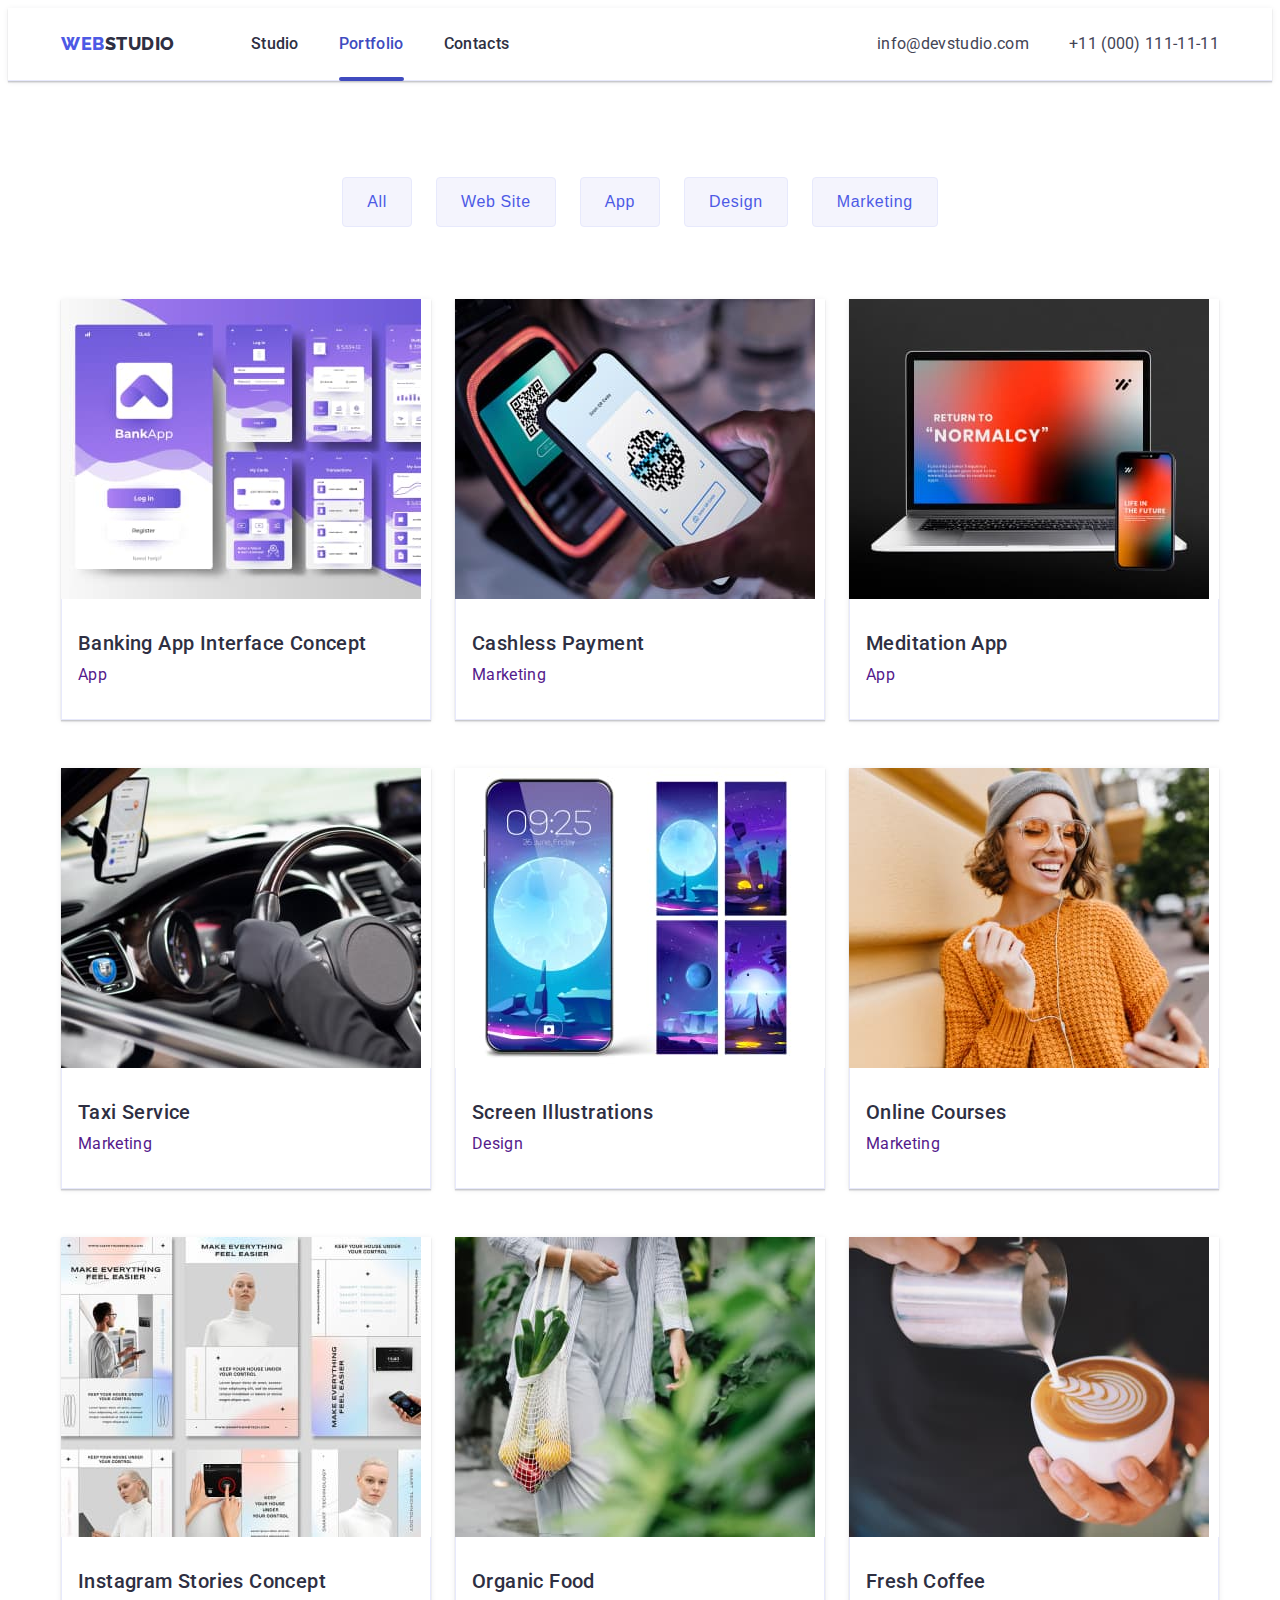
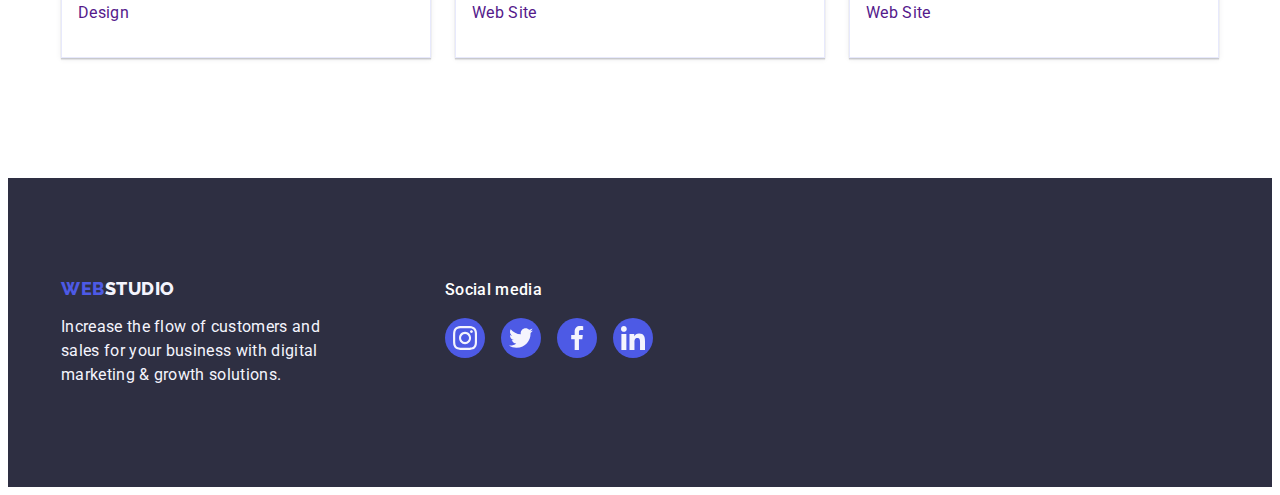
==== portfolio.html @ 5ca71918 "Initial commit" ====
<!DOCTYPE html>
<html lang="en">
  <head>
    <meta charset="UTF-8" />
    <meta name="viewport" content="width=device-width, initial-scale=1.0" />
    <link rel="preconnect" href="https://fonts.googleapis.com" />
    <link rel="preconnect" href="https://fonts.gstatic.com" crossorigin />
    <link
      href="https://fonts.googleapis.com/css2?family=Raleway:wght@800&family=Roboto:wght@400;500;700;900&display=swap"
      rel="stylesheet"
    />
    <link
      rel="stylesheet"
      href="https://cdnjs.cloudflare.com/ajax/libs/modern-normalize/2.0.0/modern-normalize.min.css"
      integrity="sha512-4xo8blKMVCiXpTaLzQSLSw3KFOVPWhm/TRtuPVc4WG6kUgjH6J03IBuG7JZPkcWMxJ5huwaBpOpnwYElP/m6wg=="
      crossorigin="anonymous"
      referrerpolicy="no-referrer"
    />
    <link rel="stylesheet" href="./css/style.css" />
    <title>Портфоліо</title>
  </head>

  <body>
    <!-- Header -->
    <header class="page-header">
      <div class="container">
        <!--Navigation-menu-->
        <nav class="page-nav">
          <a href="./index.html" class="link-logo link"
            >Web<span class="logo-header">Studio</span></a
          >
          <ul class="list-header list">
            <li><a href="./index.html" class="page-link link">Studio</a></li>
            <li>
              <a href="./portfolio.html" class="page-link-portfolio link"
                >Portfolio</a
              >
            </li>
            <li><a href="" class="page-link link">Contacts</a></li>
          </ul>
        </nav>

        <!--Contacts-->
        <address class="header-contacts">
          <ul class="list-header list">
            <li>
              <a href="mailto:info@devstudio.com" class="contacts link"
                >info@devstudio.com</a
              >
            </li>
            <li>
              <a href="tel:+110001111111" class="contacts link"
                >+11 (000) 111-11-11</a
              >
            </li>
          </ul>
        </address>
      </div>
    </header>
    <!--Main-content-->
    <main>
      <section class="section-portfolio">
        <div class="container">
          <h1 class="visually-hidden">Portfolio WebStudio.</h1>
          <!--Buttons-->
          <ul class="button-list list">
            <li>
              <button type="button" class="button-portfolio button">All</button>
            </li>
            <li>
              <button type="button" class="button-portfolio button">
                Web Site
              </button>
            </li>
            <li>
              <button type="button" class="button-portfolio button">App</button>
            </li>
            <li>
              <button type="button" class="button-portfolio button">
                Design
              </button>
            </li>
            <li>
              <button type="button" class="button-portfolio button">
                Marketing
              </button>
            </li>
          </ul>
          <!--Portfolio-list-->
          <ul class="list-portfolio list">
            <li class="item-portfolio">
              <a href="" class="link-portfolio link">
                <div class="container-img-portfolio">
                  <img
                    src="./images/img-8.jpg"
                    alt="Banking app"
                    width="360"
                    height="300"
                  />
                  <p class="overlay">
                    14 Stylish and User-Friendly App Design Concepts · Task
                    Manager App · Calorie Tracker App · Exotic Fruit Ecommerce
                    App · Cloud Storage App
                  </p>
                </div>
                <div class="app-portfolio">
                  <h2 class="title">Banking App Interface Concept</h2>
                  <p class="text-porfolio">App</p>
                </div>
              </a>
            </li>
            <li class="item-portfolio">
              <a href="" class="link-portfolio link">
                <div class="container-img-portfolio">
                  <img
                    src="./images/img-9.jpg"
                    alt="Cashless Payment app"
                    width="360"
                    height="300"
                  />
                  <p class="overlay">
                    14 Stylish and User-Friendly App Design Concepts · Task
                    Manager App · Calorie Tracker App · Exotic Fruit Ecommerce
                    App · Cloud Storage App
                  </p>
                </div>
                <div class="app-portfolio">
                  <h2 class="title">Cashless Payment</h2>
                  <p class="text-porfolio">Marketing</p>
                </div>
              </a>
            </li>
            <li class="item-portfolio">
              <a href="" class="link-portfolio link">
                <div class="container-img-portfolio">
                  <img
                    src="./images/img-10.jpg"
                    alt="Cashless Payment app"
                    width="360"
                    height="300"
                  />
                  <p class="overlay">
                    14 Stylish and User-Friendly App Design Concepts · Task
                    Manager App · Calorie Tracker App · Exotic Fruit Ecommerce
                    App · Cloud Storage App
                  </p>
                </div>
                <div class="app-portfolio">
                  <h2 class="title">Meditation App</h2>
                  <p class="text-porfolio">App</p>
                </div>
              </a>
            </li>
            <li class="item-portfolio">
              <a href="" class="link-portfolio link">
                <div class="container-img-portfolio">
                  <img
                    src="./images/img-11.jpg"
                    alt="Cashless Payment app"
                    width="360"
                    height="300"
                  />
                  <p class="overlay">
                    14 Stylish and User-Friendly App Design Concepts · Task
                    Manager App · Calorie Tracker App · Exotic Fruit Ecommerce
                    App · Cloud Storage App
                  </p>
                </div>
                <div class="app-portfolio">
                  <h2 class="title">Taxi Service</h2>
                  <p class="text-porfolio">Marketing</p>
                </div>
              </a>
            </li>
            <li class="item-portfolio">
              <a href="" class="link-portfolio link">
                <div class="container-img-portfolio">
                  <img
                    src="./images/img-12.jpg"
                    alt="Cashless Payment app"
                    width="360"
                    height="300"
                  />
                  <p class="overlay">
                    14 Stylish and User-Friendly App Design Concepts · Task
                    Manager App · Calorie Tracker App · Exotic Fruit Ecommerce
                    App · Cloud Storage App
                  </p>
                </div>
                <div class="app-portfolio">
                  <h2 class="title">Screen Illustrations</h2>
                  <p class="text-porfolio">Design</p>
                </div>
              </a>
            </li>
            <li class="item-portfolio">
              <a href="" class="link-portfolio link">
                <div class="container-img-portfolio">
                  <img
                    src="./images/img-13.jpg"
                    alt="Cashless Payment app"
                    width="360"
                    height="300"
                  />
                  <p class="overlay">
                    14 Stylish and User-Friendly App Design Concepts · Task
                    Manager App · Calorie Tracker App · Exotic Fruit Ecommerce
                    App · Cloud Storage App
                  </p>
                </div>
                <div class="app-portfolio">
                  <h2 class="title">Online Courses</h2>
                  <p class="text-porfolio">Marketing</p>
                </div>
              </a>
            </li>
            <li class="item-portfolio">
              <a href="" class="link-portfolio link">
                <div class="container-img-portfolio">
                  <img
                    src="./images/img-14.jpg"
                    alt="Cashless Payment app"
                    width="360"
                    height="300"
                  />
                  <p class="overlay">
                    14 Stylish and User-Friendly App Design Concepts · Task
                    Manager App · Calorie Tracker App · Exotic Fruit Ecommerce
                    App · Cloud Storage App
                  </p>
                </div>
                <div class="app-portfolio">
                  <h2 class="title">Instagram Stories Concept</h2>
                  <p class="text-porfolio">Design</p>
                </div>
              </a>
            </li>
            <li class="item-portfolio">
              <a href="" class="link-portfolio link">
                <div class="container-img-portfolio">
                  <img
                    src="./images/img-15.jpg"
                    alt="Cashless Payment app"
                    width="360"
                    height="300"
                  />
                  <p class="overlay">
                    14 Stylish and User-Friendly App Design Concepts · Task
                    Manager App · Calorie Tracker App · Exotic Fruit Ecommerce
                    App · Cloud Storage App
                  </p>
                </div>
                <div class="app-portfolio">
                  <h2 class="title">Organic Food</h2>
                  <p class="text-porfolio">Web Site</p>
                </div>
              </a>
            </li>
            <li class="item-portfolio">
              <a href="" class="link-portfolio link">
                <div class="container-img-portfolio">
                  <img
                    src="./images/img-16.jpg"
                    alt="Cashless Payment app"
                    width="360"
                    height="300"
                  />
                  <p class="overlay">
                    14 Stylish and User-Friendly App Design Concepts · Task
                    Manager App · Calorie Tracker App · Exotic Fruit Ecommerce
                    App · Cloud Storage App
                  </p>
                </div>
                <div class="app-portfolio">
                  <h2 class="title">Fresh Coffee</h2>
                  <p class="text-porfolio">Web Site</p>
                </div>
              </a>
            </li>
          </ul>
        </div>
      </section>
    </main>
    <!--Footer-->
    <footer class="footer">
      <div class="container-footer container">
        <div class="logo-and-text-footer">
          <a href="./index.html" class="link-logo-footer link"
            >Web<span class="logo-footer">Studio</span></a
          >
          <p class="text">
            Increase the flow of customers and sales for your business with
            digital marketing & growth solutions.
          </p>
        </div>
        <div class="social-media-footer">
          <p class="social-media-text-footer">Social media</p>
          <ul class="social-media-list-footer list">
            <li class="social-media-item-footer">
              <a class="social-media-link-footer" href="">
                <svg class="social-media-icon-footer" width="24" height="24">
                  <use href="./images/icons.svg#icon-instagram"></use>
                </svg>
              </a>
            </li>
            <li class="social-media-item-footer">
              <a class="social-media-link-footer" href="">
                <svg class="social-media-icon-footer" width="24" height="24">
                  <use href="./images/icons.svg#icon-twitter"></use>
                </svg>
              </a>
            </li>
            <li class="social-media-item-footer">
              <a class="social-media-link-footer" href="">
                <svg class="social-media-icon-footer" width="24" height="24">
                  <use href="./images/icons.svg#icon-facebook"></use>
                </svg>
              </a>
            </li>
            <li class="social-media-item-footer">
              <a class="social-media-link-footer" href="">
                <svg class="social-media-icon-footer" width="24" height="24">
                  <use href="./images/icons.svg#icon-linkedin"></use>
                </svg>
              </a>
            </li>
          </ul>
        </div>
      </div>
    </footer>
  </body>
</html>
---- css/style.css ----
/*--------------------All--------------------*/

:root {
    --primary-font: 'Roboto', sans-serif;
    --logo-font: 'Raleway', sans-serif;
    --primary-brand-color: #4D5AE5;
    --pressed-state-color: #404BBF;
    --dark-color: #2E2F42;
    --success-color: #31D0AA;
    --text-color: #434455;
    --subtle-text-color: #8E8F99;
    --accent-color: #E7E9FC;
    --light-color: #F4F4FD;
    --white-background-color: #FFFFFF;
    --modal-background-color: #FCFCFC;
}

body {
    font-family: var(--primary-font);
    font-size: 16px;
    line-height: 1.5;
    letter-spacing: 0.02em;
    color: var(--text-color);
    background-color: var(--white-background-color);
}

h1, h2, h3, ul, p  {
    margin-top: 0;
    margin-bottom: 0;
}


.list {
    list-style-type: none;
    margin-top: 0;
    margin-bottom: 0;
    padding-left: 0;
}

.link {
    text-decoration: none;
}

.page-title {
    font-size: 56px;
    line-height: 1.07;
    letter-spacing: 1.12px;
    text-align: center;
    max-width: 496px;
}

.section-title {
    color: var(--dark-color);
    font-size: 36px;
    font-weight: 700;
    line-height: 1.11;
    letter-spacing: 0.02em;
    text-transform: capitalize;
    text-align: center;
    margin-bottom: 72px;
}

.title {
    color: var(--dark-color);
    font-size: 20px;
    font-weight: 500;
    line-height: 1.4;
    letter-spacing: 0.4px;
    margin-bottom: 8px;
}

.button {
    font-size: 16px;
    font-weight: 500;
    line-height: 1.5;
    letter-spacing: 0.04em;
    cursor: pointer;
    border: none;

}

img {
    display: block;
    max-width: 100%;
    object-fit: cover;
}

.container {
    max-width: 1440px;
    width: 1158px;
    margin: 0 auto;
    padding: 0 15px;
}

.visually-hidden {
    position: absolute;
    width: 1px;
    height: 1px;
    margin: -1px;
    border: 0;
    padding: 0;
    white-space: nowrap;
    clip-path: inset(100%);
    clip: rect(0 0 0 0);
    overflow: hidden;
}
/*--------------------Main-page--------------------*/
/*--------------------Header-joint--------------------*/

.page-header .container {
    display: flex;
    justify-content: space-between;
    align-items: center;
    gap: 332;
}

.page-header {
    border-bottom: 1px solid var(--accent-color);
    box-shadow: 0px 1px 6px 0px rgba(46, 47, 66, 0.08), 0px 1px 1px 0px rgba(46, 47, 66, 0.16), 0px 2px 1px 0px rgba(46, 47, 66, 0.08);
}

.link-logo {
    margin-right: 76px;
    
}

.list-header {
    display: flex;
    gap: 40px;
    justify-content: space-between;
    align-items: center;
    transition: color 250ms cubic-bezier(0.4, 0, 0.2, 1);
}

.page-nav {
    display: flex;
    align-items: center;
    
}

.header-contacts {
    display: flex;
    gap: 40px;
}

.link-logo, .link-logo-footer {
    font-family: var(--logo-font);
    font-size: 18px;
    font-weight: 800;
    line-height: 1.17;
    letter-spacing: 0.54px;
    color: var(--primary-brand-color);
    text-transform: uppercase;
}

.logo-header {
    color: var(--dark-color);
}

.page-link {
    font-weight: 500;
    color: var(--dark-color);
    display: block;
    padding: 24px 0;
    position: relative;
    transition: color 250ms cubic-bezier(0.4, 0, 0.2, 1);
}
.page-link-studio {
    font-weight: 500;
    color: var(--pressed-state-color);
    display: block;
    padding: 24px 0;
    position: relative;
    transition: color 250ms cubic-bezier(0.4, 0, 0.2, 1);
}
.page-link-studio::after {
    position: absolute;
    left: 0;
    bottom: -1px;
    width: 100%;
    content: "";
    height: 4px;
    border-radius: 2px;
    background-color: var(--pressed-state-color);
}

.page-link:hover,
.page-link:focus {
    color: var(--pressed-state-color);
    transition: color 250ms cubic-bezier(0.4, 0, 0.2, 1);
}

.header-contacts {
    font-style: normal;
}
.contacts {
    transition: color 250ms cubic-bezier(0.4, 0, 0.2, 1);
}

.header-contacts .link {
    color: var(--text-color);
}

.header-contacts .link:hover,
.header-contacts .link:focus {
    color: var(--pressed-state-color);
}

/*--------------------Section-one--------------------*/

.section-one {
    background-color: var(--dark-color);
    color: var(--white-background-color);
    padding-top: 188px;
    padding-bottom: 188px;
    max-width: 1440px;
    background-image: linear-gradient(rgba(46, 47, 66, 0.7),
    rgba(46, 47, 66, 0.7)), url(../images/img-17.jpg);
    background-repeat: no-repeat;
    background-position: center;
    background-size: cover;
}

.container .page-title {
    width: 496px;
    padding-left: auto;
    padding-right: auto;
    margin-right: auto;
    margin-left: auto;
}

.section-one .button {
    color: var(--white-background-color);
    display: block;
    background-color: var(--primary-brand-color);
    border-radius: 4px;
    padding: 16px 32px;
    margin: 48px auto 0;
    min-width: 169px;
    transition: background-color 250ms cubic-bezier(0.4, 0, 0.2, 1);
}

.section-one .button:hover,
.section-one .button:focus {
    background-color: var(--pressed-state-color);
}

/*--------------------Section-two--------------------*/

.section-two {
    padding-top: 120px;
    padding-bottom: 120px;
}

.list-section-two {
    display: flex;
    flex-wrap: wrap;
    gap: 24px;
}

.item-section-two {
    width: calc((100% - 3*24px) / 4);
    width: 264px;
}
.container-section-two {
    display: flex;
    align-items: center;
    justify-content: center;
    height: 112px;
    background-color: var(--light-color);
    border-radius: 4px;
    margin-bottom: 8px;
}

.section-two .title {
    line-height: 1.2;
}

/*--------------------Section-three--------------------*/

.section-three {
    padding-bottom: 120px;
}

.list-section-three {
    display: flex;
    flex-wrap: wrap;
    gap: 24px;
    margin: 72px auto 0;
    padding: 0;
}
.item-section-three {
    width: calc((100% - 48px) / 3);
}

/*--------------------Section-four--------------------*/

.section-four {
    background-color: var(--light-color);
    padding-top: 120px;
    padding-bottom: 120px;
}

.list-section-four {
    display: flex;
    flex-wrap: wrap;
    gap: 24px;
    margin: 72px auto 0;
}

.item-section-four {
    background-color: var(--white-background-color);
    display: flex;
    width: 264px;
    flex-direction: column;
    align-items: flex-start;
    justify-content: center;
    align-items: center;
    border-radius: 0px 0px 4px 4px;
    box-shadow: 0px 1px 6px rgba(46, 47, 66, 0.08),
        0px 1px 1px rgba(46, 47, 66, 0.16),
        0px 2px 1px rgba(46, 47, 66, 0.08);
}
.worker {
    padding: 32px 0;
}

.social-media-list {
    display: flex;
    justify-content: center;
    gap: 24px;
}
.social-media-item {
    width: 40px;
    height: 40px;
}
.social-media-icon {
    fill: var(--light-color);
}
.link-section-four {
    display: flex;
    align-items: center;
    justify-content: center;
    width: 100%;
    height: 100%;
    background-color: var(--primary-brand-color);
    border-radius: 50%;
    transition: background-color 250ms cubic-bezier(0.4, 0, 0.2, 1);
}
.link-section-four:hover,
.link-section-four:focus {
    background-color: var(--pressed-state-color);
}

.section-four .title {
    line-height: 1.2;
}

.section-four .title,
.section-four .section-text {
    text-align: center;
}
/*--------------------Section-five--------------------*/
.section-five {
    padding-top: 120px;
    padding-bottom: 120px;
}
.list-section-five {
    display: flex;
    flex-wrap: wrap;
    gap: 24px;
    margin: 72px auto 0;
}
.item-section-five {
    width: calc((100% - 120px) / 6);
    height: 88px;
}
.link-section-five {
    display: flex;
    align-items: center;
    justify-content: center;
    color: var(--subtle-text-color);
    border-color: var(--pressed-state-color);
    width: 100%;
    height: 100%;
    border: 1px solid var(--subtle-text-color);
    border-radius: 4px;
    transition: border-color 250ms cubic-bezier(0.4, 0, 0.2, 1),
        color 250ms cubic-bezier(0.4, 0, 0.2, 1);
}
.link-section-five:hover,
.link-section-five:focus {
    color: var(--pressed-state-color);
    border-color: var(--pressed-state-color);
}
.logo-section-five {
    fill: currentColor;
}


/*--------------------Portfolio--------------------*/

.section-portfolio {
    padding: 96px 0 120px 0;
}
.page-link-portfolio {
    font-weight: 500;
    color: var(--pressed-state-color);
    display: block;
    padding: 24px 0;
    position: relative;
    transition: color 250ms cubic-bezier(0.4, 0, 0.2, 1);
}
.page-link-portfolio::after {
    position: absolute;
    left: 0;
    bottom: -1px;
    width: 100%;
    content: "";
    height: 4px;
    border-radius: 2px;
    background-color: var(--pressed-state-color);
}
.page-link-portfolio::after {
    position: absolute;
    left: 0;
    bottom: -1px;
    content: "";
    height: 4px;
    border-radius: 2px;
    background-color: var(--pressed-state-color);
}

.button-list {
    display: flex;
    gap: 24px;
    justify-content: center;
    margin-bottom: 72px;
}

.button-portfolio {
    color: var(--primary-brand-color);
    background-color: var(--light-color);
    padding: 12px 24px;
    border: 1px solid var(--accent-color);
    border-radius: 4px;
    transition: color 250ms cubic-bezier(0.4, 0, 0.2, 1),
        background-color 250ms cubic-bezier(0.4, 0, 0.2, 1),
        border-color 250ms cubic-bezier(0.4, 0, 0.2, 1),
        box-shadow 250ms cubic-bezier(0.4, 0, 0.2, 1);
}

.button-portfolio:hover,
.button-portfolio:active,
.button-portfolio:focus {
    color: var(--white-background-color);
    background-color: var(--pressed-state-color);
    border: 1px solid transparent;
    box-shadow: 0px 3px 1px rgba(0, 0, 0, 0.1),
        0px 2px 1px rgba(0, 0, 0, 0.08),
        0px 2px 2px rgba(0, 0, 0, 0.12);
}

.list-portfolio {
    display: flex;
    gap: 24px;
    flex-wrap: wrap;
    row-gap: 48px;
}

.item-portfolio {
    width: calc((100% - 48px) / 3);
}
.container-img-portfolio {
    position: relative;
    overflow: hidden;
}
.overlay {
    position: absolute;
    top: 0;
    font-size: 16px;
    line-height: 1.5;
    letter-spacing: 0.02em;
    color: var(--light-color);
    background-color: var(--primary-brand-color);
    padding: 40px 32px;
    width: 100%;
    height: 100%;
    transform: translateY(100%);
    transition: transform 250ms cubic-bezier(0.4, 0, 0.2, 1);
}
.link-portfolio {
    display: block;
    box-shadow: 0px 1px 6px rgba(46, 47, 66, 0.08),
    0px 1px 1px rgba(46, 47, 66, 0.16),
    0px 2px 1px rgba(46, 47, 66, 0.08);
    transition: box-shadow 250ms cubic-bezier(0.4, 0, 0.2, 1);
}

.link-portfolio:hover .overlay,
.link-portfolio:focus .overlay {
    transform: translateY(0);
}
.app-portfolio {
    padding: 32px 16px;
    border: 1px solid var(--accent-color);
    border-top: none;
}

.section-portfolio .title {
    font-weight: 500;
    font-size: 20px;
    line-height: 1.2;
    letter-spacing: 0.02em;
    color: var(--dark-color);
    margin-bottom: 8px;
}

/*--------------------Footer-joint--------------------*/

.footer {
    background-color: var(--dark-color);
    color: var(--light-color);
    padding-top: 100px;
    padding-bottom: 100px;
}
.container-footer {
    display: flex;
    align-items: baseline;
}
.logo-and-text-footer {
    margin-right: 120px;
}
.link-logo-footer {
    line-height: 1.17;
    display: inline-block;
    margin-bottom: 16px;
}
.social-media-text-footer {
    font-weight: 500;
    size: 16px;
    line-height: 1.5;
    letter-spacing: 0.02em;
    color: var(--white-background-color);
    margin-bottom: 16px;
}
.social-media-list-footer {
    display: flex;
    gap: 16px;
}
.social-media-item-footer {
    width: 40px;
    height: 40px;
}
.social-media-link-footer {
    display: flex;
    align-items: center;
    justify-content: center;
    width: 100%;
    height: 100%;
    background-color: var(--primary-brand-color);
    border-radius: 50%;
    transition: background-color 250ms cubic-bezier(0.4, 0, 0.2, 1);
}
.social-media-link-footer:hover,
.social-media-link-footer:focus {
    background-color: var(--success-color);
}
.social-media-icon-footer {
    fill: var(--light-color);
}

.logo-footer {
    color: var(--light-color);
}

.footer .text {
    max-width: 264px;
}

/*--------------------Modal--------------------*/

.modal {
    position: fixed;
    top: 0;
    left: 0;
    width: 100%;
    height: 100%;
    background-color: rgba(46, 47, 66, 0.4);
    transition: opacity 250ms cubic-bezier(0.4, 0, 0.2, 1), visibility 250ms cubic-bezier(0.4, 0, 0.2, 1);
}

.modal-window {
    position: absolute;
    top: 50%;
    left: 50%;
    transform: translate(-50%, -50%) scale(1);
    width: 408px;
    min-height: 584px;
    background: var(--modal-background-color);
    box-shadow: 0px 1px 1px rgba(0, 0, 0, 0.14),
    0px 1px 3px rgba(0, 0, 0, 0.12),
    0px 2px 1px rgba(0, 0, 0, 0.2);
    border-radius: 4px;
    transition: transform 250ms cubic-bezier(0.4, 0, 0.2, 1);
}

.button-close {
    display: flex;
    align-items: center;
    justify-content: center;
    position: absolute;
    background-color: var(--accent-color);
    top: 24px;
    right: 24px;
    width: 24px;
    height: 24px;
    border-radius: 50%;
    border: 1px solid rgba(0, 0, 0, 0.1);
    padding: 0;
    cursor: pointer;
    transition: background-color 250ms cubic-bezier(0.4, 0, 0.2, 1), border 250ms cubic-bezier(0.4, 0, 0.2, 1);
}

.modal-cross {
    transition: fill 250ms cubic-bezier(0.4, 0, 0.2, 1);
}

.button-close:hover,
.button-close:focus {
    background-color: var(--pressed-state-color);
    fill: var(--white-background-color);
    border: none;
}

.is-hidden {
    opacity: 0;
    visibility: hidden;
    pointer-events: none;
}
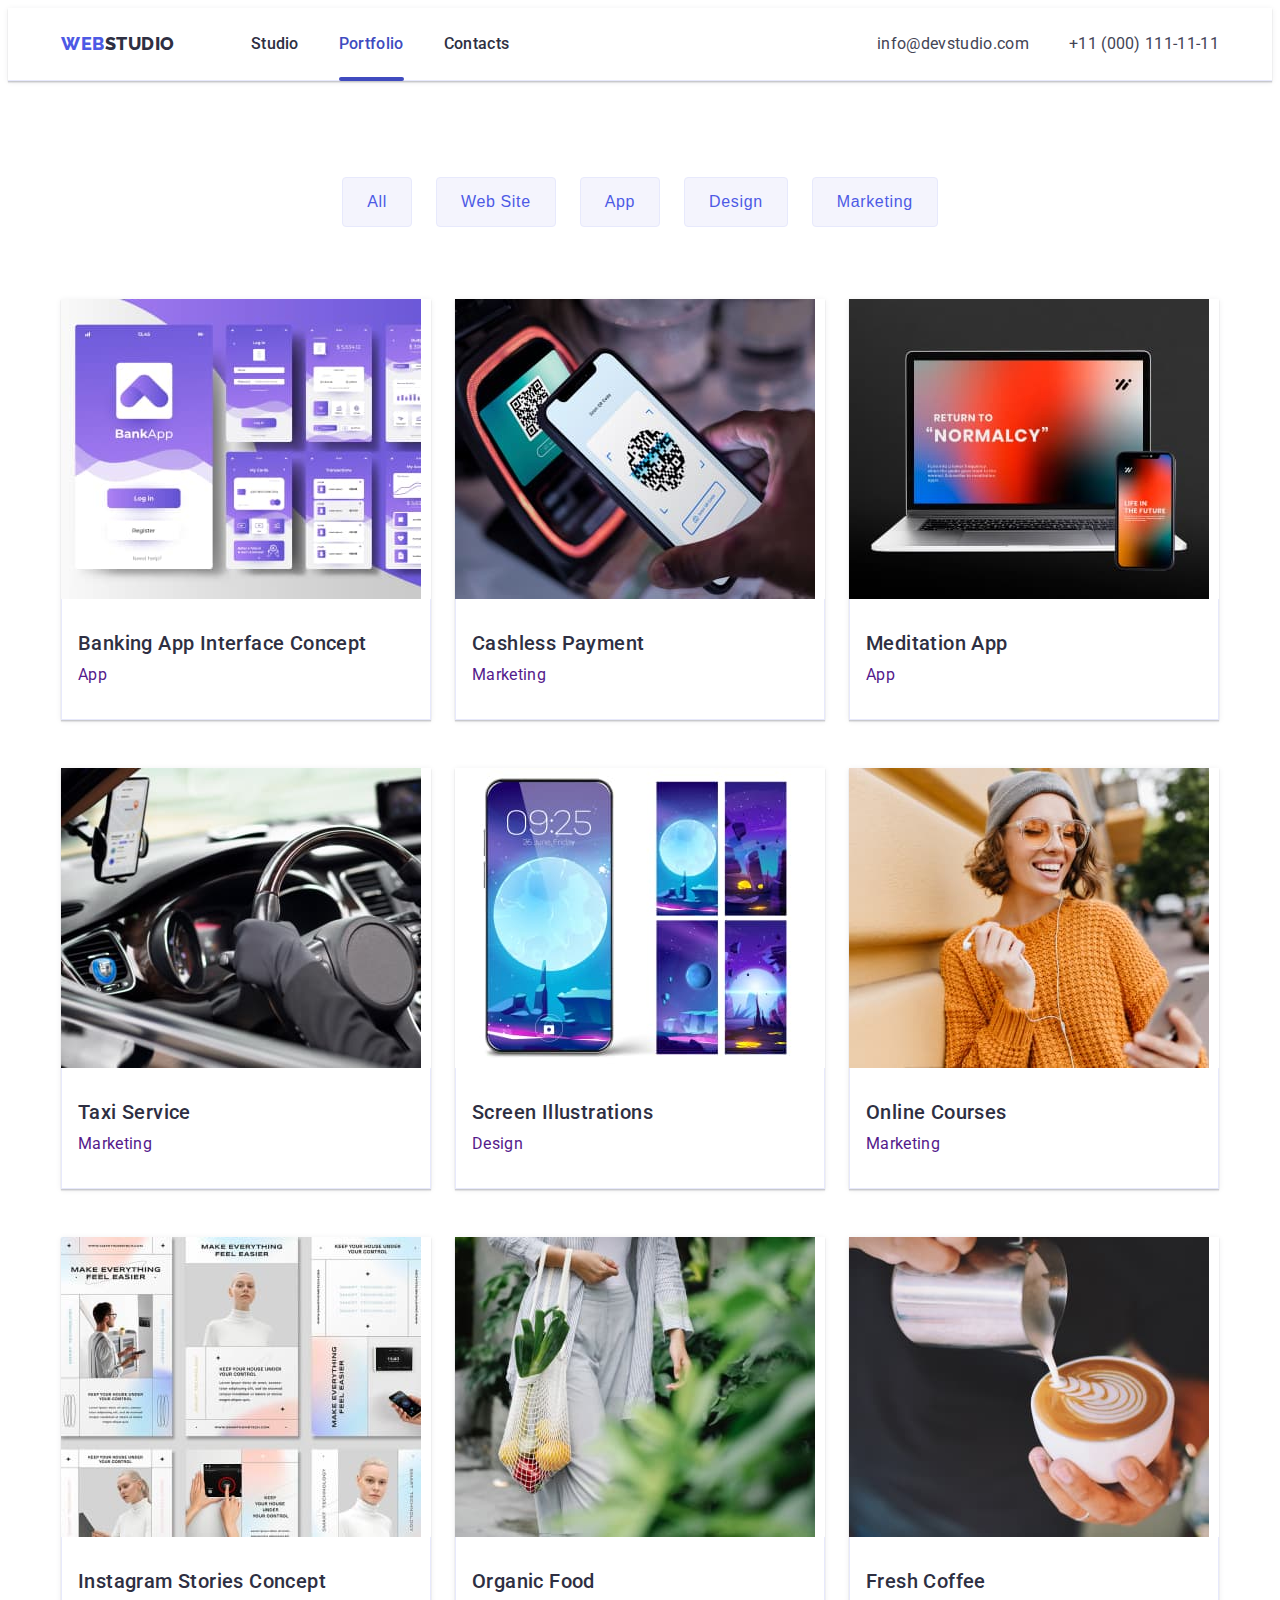
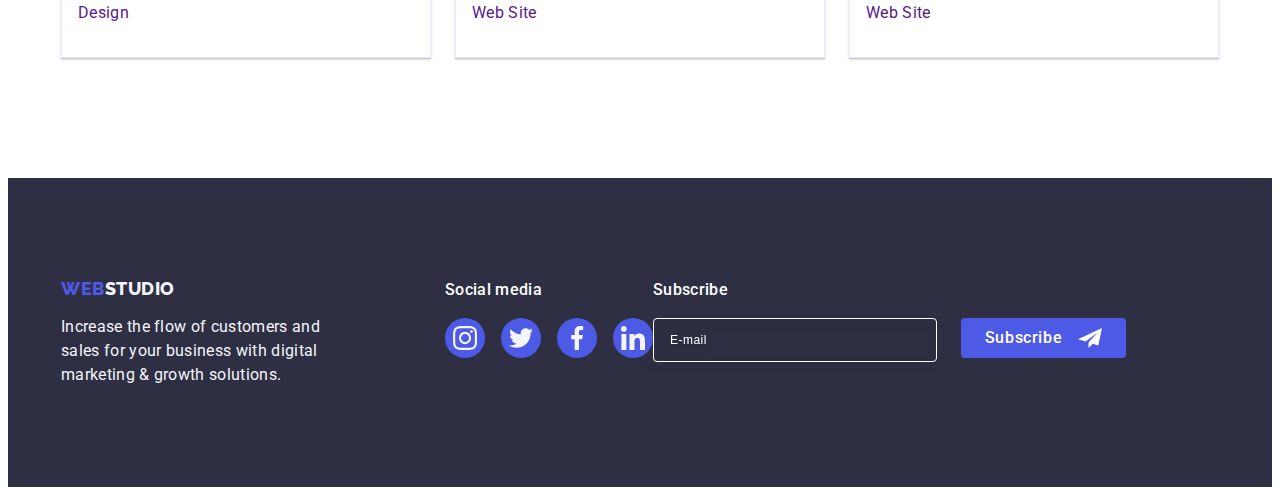
==== commit ae45b89a: "main" ====
--- a/portfolio.html
+++ b/portfolio.html
@@ -326,6 +326,25 @@
             </li>
           </ul>
         </div>
+        <div class="container-form-footer">
+          <p class="text-form-footer">Subscribe</p>
+          <form class="form-footer" action="">
+            <label class="form-label-footer" for="">
+              <input
+                class="form-input-footer"
+                type="email"
+                placeholder="E-mail"
+                name="email"
+              />
+            </label>
+            <button class="button-form-footer" type="submit">
+              Subscribe
+              <svg class="form-footer-icon" width="24" height="24">
+                <use href="./images/icons.svg#icon-send"></use>
+              </svg>
+            </button>
+          </form>
+        </div>
       </div>
     </footer>
   </body>
--- a/css/style.css
+++ b/css/style.css
@@ -214,6 +214,7 @@
     padding-top: 188px;
     padding-bottom: 188px;
     max-width: 1440px;
+    margin: 0 auto;
     background-image: linear-gradient(rgba(46, 47, 66, 0.7),
     rgba(46, 47, 66, 0.7)), url(../images/img-17.jpg);
     background-repeat: no-repeat;
@@ -570,6 +571,56 @@
     fill: var(--light-color);
 }
 
+.text-form-footer {
+    font-weight: 500;
+    font-size: 16px;
+    line-height: 1.5;
+    letter-spacing: 0.02em;
+    margin-bottom: 16px;
+    color: var(--white-background-color);
+}
+.form-footer {
+    display: flex;
+    gap: 24px;
+}
+.form-input-footer {
+    width: 264px;
+    height: 40px;
+    border: 1px solid var(--white-background-color);
+    color: var(--white-background-color);
+    background-color: transparent;
+    font-size: 12px;
+    line-height: 1.5;
+    letter-spacing: 0.04em;
+    padding-left: 16px;
+    filter: drop-shadow(0px 4px 4px rgba(0, 0, 0, 0.15));
+    border-radius: 4px;
+}
+.form-input-footer::placeholder {
+    color: var(--white-background-color);
+}
+
+.button-form-footer {
+    display: flex;
+    align-items: center;
+    justify-content: center;
+    font-family: var(--primary-font);
+    font-size: 16px;
+    font-weight: 500;
+    line-height: 1.5;
+    letter-spacing: 0.04em;
+    color: var(--white-background-color);
+    background-color: var(--primary-brand-color);
+    cursor: pointer;
+    min-width: 165px;
+    height: 40px;
+    border: none;
+    border-radius: 4px;
+}
+.form-footer-icon {
+    margin-left: 16px;
+}
+
 .logo-footer {
     color: var(--light-color);
 }
